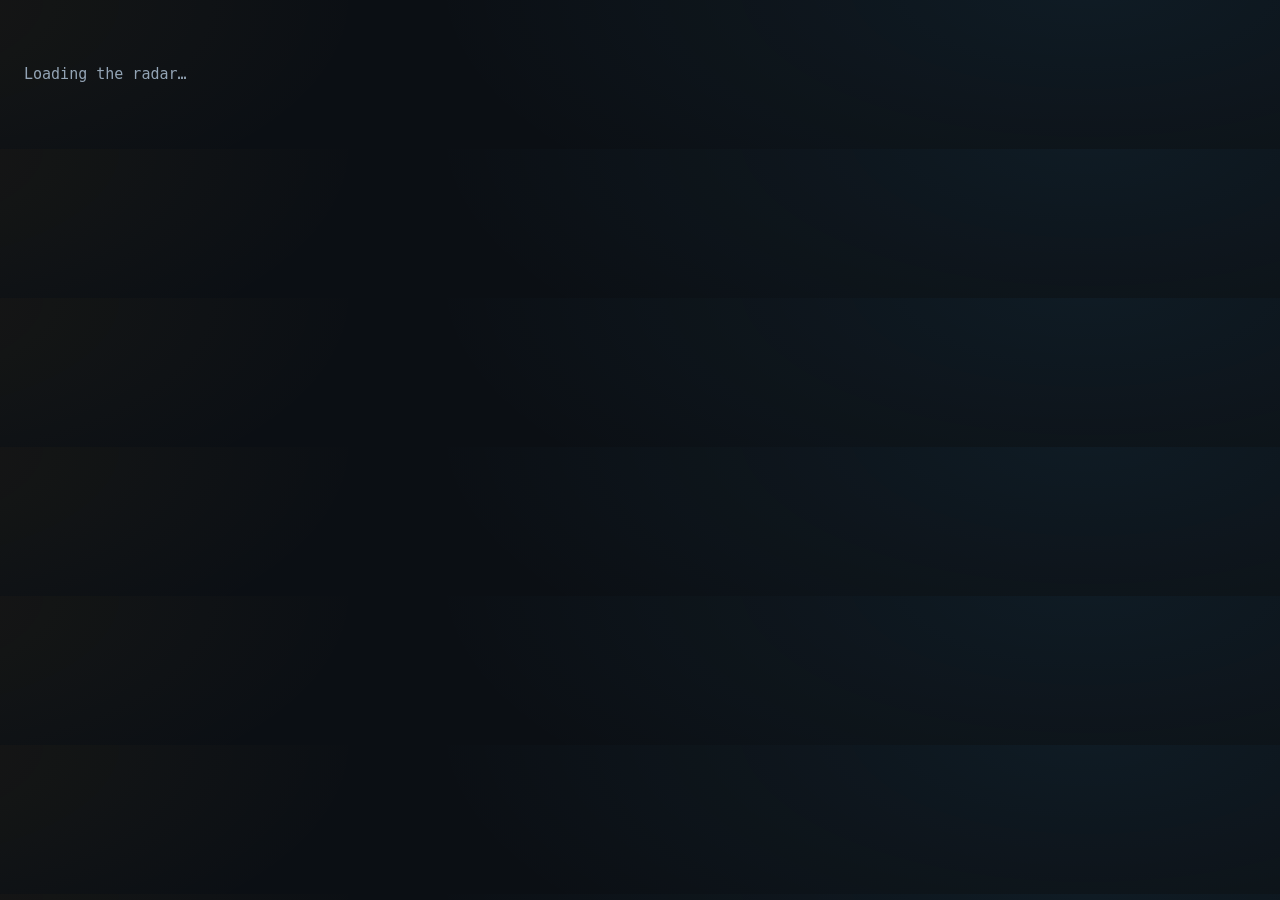
==== dashboard/index.html @ 2358864e "Token Radar: snapshot-calibrated implied-value board with farm plans" ====
<!doctype html>
<html lang="en">
<head>
<meta charset="utf-8">
<meta name="viewport" content="width=device-width, initial-scale=1">
<title>Token Radar — pre-token protocols ranked by implied value</title>
<meta name="description" content="A radar for protocols that record no token yet: ranked by an implied value calibrated from the snapshot's own live-token market, each with a concrete farm plan.">
<link rel="stylesheet" href="app.css">
</head>
<body>
<a class="skip" href="#board">Skip to the board</a>
<main id="board" tabindex="-1" aria-busy="true">
  <p class="loading">Loading the radar…</p>
</main>
<noscript><p class="loading">Token Radar needs JavaScript: the board is rendered from data.js beside this page.</p></noscript>
<script src="../data.js"></script>
<script src="app.js"></script>
</body>
</html>
---- dashboard/app.css ----
/* Token Radar — a dark radar-console theme. No webfonts, no network: system stacks only. */

:root {
  --bg: #0b0f14;
  --bg-raise: #111826;
  --bg-panel: #0e141f;
  --line: #1e2a3a;
  --line-soft: #16202e;
  --ink: #e8eef4;
  --ink-dim: #93a4b5;
  --ink-faint: #5f7285;
  --amber: #f5b83d;
  --amber-dim: #8a6a24;
  --green: #3ddc97;
  --red: #f2635f;
  --cyan: #4cc3ff;
  --radius: 10px;
  --mono: ui-monospace, "SF Mono", "Cascadia Mono", Menlo, Consolas, monospace;
  --sans: -apple-system, BlinkMacSystemFont, "Segoe UI", Roboto, "Helvetica Neue", Arial, sans-serif;
}

* { box-sizing: border-box; }

html { color-scheme: dark; }

body {
  margin: 0;
  background:
    radial-gradient(1100px 480px at 85% -10%, rgba(76, 195, 255, 0.07), transparent 60%),
    radial-gradient(900px 420px at -10% 0%, rgba(245, 184, 61, 0.05), transparent 55%),
    var(--bg);
  color: var(--ink);
  font-family: var(--sans);
  font-size: 15px;
  line-height: 1.5;
}

.skip {
  position: absolute;
  left: -999px;
  top: 0;
  background: var(--amber);
  color: #111;
  padding: 8px 14px;
  border-radius: 0 0 8px 0;
  font-weight: 600;
}
.skip:focus { left: 0; }

.loading { padding: 48px 24px; color: var(--ink-dim); font-family: var(--mono); }

.shell { max-width: 1240px; margin: 0 auto; padding: 0 22px 64px; }

/* ---------- header ---------- */
.top {
  display: flex;
  flex-wrap: wrap;
  align-items: center;
  justify-content: space-between;
  gap: 12px 24px;
  padding: 20px 0 14px;
  border-bottom: 1px solid var(--line-soft);
}
.brand { display: flex; align-items: center; gap: 12px; }
.mark {
  width: 30px; height: 30px; border-radius: 50%;
  border: 2px solid var(--amber);
  background:
    radial-gradient(circle at 50% 50%, var(--amber) 0 3px, transparent 4px),
    conic-gradient(from 20deg, rgba(245,184,61,0.55), transparent 70deg, transparent 360deg);
  box-shadow: inset 0 0 0 6px rgba(245,184,61,0.12);
}
.brand-name { font-size: 20px; font-weight: 700; letter-spacing: 0.04em; }
.brand-name em { color: var(--amber); font-style: normal; }
.top-meta { display: flex; flex-wrap: wrap; gap: 8px 18px; font-family: var(--mono); font-size: 12px; color: var(--ink-faint); }
.top-meta b { color: var(--ink-dim); font-weight: 500; }

/* ---------- lede + KPIs ---------- */
.lede { display: grid; grid-template-columns: minmax(0, 1.35fr) minmax(0, 1fr); gap: 24px; padding: 26px 0 8px; }
.lede h1 { font-size: 30px; line-height: 1.2; margin: 0 0 10px; letter-spacing: -0.01em; }
.lede h1 .hl { color: var(--amber); }
.lede p { color: var(--ink-dim); margin: 0; max-width: 62ch; }
.lede p + p { margin-top: 8px; }
.facts { display: grid; grid-template-columns: 1fr 1fr; gap: 10px; align-content: start; }
.fact {
  background: var(--bg-panel);
  border: 1px solid var(--line-soft);
  border-radius: var(--radius);
  padding: 12px 14px;
}
.fact span { display: block; font-size: 11px; letter-spacing: 0.09em; text-transform: uppercase; color: var(--ink-faint); }
.fact b { display: block; margin-top: 4px; font-family: var(--mono); font-size: 19px; font-weight: 600; color: var(--ink); }
.fact b small { font-size: 12px; color: var(--ink-dim); }

/* ---------- top movers strip ---------- */
.movers { display: grid; grid-template-columns: repeat(auto-fit, minmax(210px, 1fr)); gap: 10px; margin: 18px 0 4px; }
.mover {
  background: linear-gradient(180deg, var(--bg-raise), var(--bg-panel));
  border: 1px solid var(--line-soft);
  border-radius: var(--radius);
  padding: 12px 14px;
  text-align: left;
  color: var(--ink);
  cursor: pointer;
  font: inherit;
}
.mover:hover, .mover:focus-visible { border-color: var(--amber-dim); outline: none; }
.mover .tag { font-size: 10px; letter-spacing: 0.12em; text-transform: uppercase; color: var(--amber); }
.mover .who { display: block; margin-top: 5px; font-weight: 650; font-size: 15px; }
.mover .why { display: block; margin-top: 2px; font-family: var(--mono); font-size: 12px; color: var(--ink-dim); }

/* ---------- controls ---------- */
.controls {
  display: flex; flex-wrap: wrap; align-items: flex-end; gap: 12px 16px;
  padding: 18px 0 12px;
}
.field { display: flex; flex-direction: column; gap: 5px; }
.field label, .field .sub { font-size: 11px; letter-spacing: 0.09em; text-transform: uppercase; color: var(--ink-faint); }
.field input, .field select {
  background: var(--bg-raise);
  border: 1px solid var(--line);
  color: var(--ink);
  border-radius: 8px;
  padding: 8px 10px;
  font: inherit;
  font-size: 14px;
  min-width: 170px;
}
.field input:focus, .field select:focus { outline: 2px solid var(--amber-dim); outline-offset: 1px; }
.field input[type="range"] { min-width: 150px; padding: 0; accent-color: var(--amber); }
.range-val { font-family: var(--mono); font-size: 12px; color: var(--ink-dim); }
.tabs { display: inline-flex; border: 1px solid var(--line); border-radius: 8px; overflow: hidden; }
.tabs button {
  background: var(--bg-raise); color: var(--ink-dim); border: 0;
  padding: 8px 14px; font: inherit; font-size: 14px; cursor: pointer;
}
.tabs button[aria-pressed="true"] { background: var(--amber); color: #161200; font-weight: 650; }
.count { margin-left: auto; font-family: var(--mono); font-size: 12px; color: var(--ink-faint); padding-bottom: 9px; }

/* ---------- table ---------- */
.panel {
  background: var(--bg-panel);
  border: 1px solid var(--line-soft);
  border-radius: var(--radius);
  overflow: hidden;
}
.table-wrap { overflow-x: auto; }
table { border-collapse: collapse; width: 100%; min-width: 860px; }
caption { text-align: left; padding: 12px 16px 4px; color: var(--ink-faint); font-size: 12.5px; }
thead th {
  text-align: left; font-size: 11px; letter-spacing: 0.09em; text-transform: uppercase;
  color: var(--ink-faint); font-weight: 600; padding: 8px 14px;
  border-bottom: 1px solid var(--line); white-space: nowrap;
}
thead th button {
  background: none; border: 0; color: inherit; font: inherit; letter-spacing: inherit;
  text-transform: inherit; cursor: pointer; padding: 0;
}
thead th button:hover { color: var(--amber); }
tbody td { padding: 10px 14px; border-bottom: 1px solid var(--line-soft); vertical-align: middle; }
tbody tr { cursor: pointer; }
tbody tr:hover { background: rgba(76, 195, 255, 0.045); }
tbody tr[data-selected="true"] { background: rgba(245, 184, 61, 0.08); }
tbody tr:focus-visible { outline: 2px solid var(--amber-dim); outline-offset: -2px; }
.num { font-family: var(--mono); font-size: 13.5px; white-space: nowrap; }
.rank-cell { font-family: var(--mono); color: var(--ink-dim); }
.rank-cell.top { color: var(--amber); font-weight: 700; }
.name b { display: block; font-size: 14.5px; font-weight: 650; }
.name .sub, .sub { color: var(--ink-faint); font-size: 12px; }
.wl-badge {
  display: inline-block; margin-left: 8px; padding: 1px 7px; border-radius: 999px;
  border: 1px solid var(--amber-dim); color: var(--amber);
  font-family: var(--mono); font-size: 10px; letter-spacing: 0.06em; vertical-align: 2px;
}
.pos { color: var(--green); }
.neg { color: var(--red); }
.implied { display: flex; align-items: center; gap: 10px; min-width: 190px; }
.implied .bar { flex: 1; height: 6px; border-radius: 3px; background: var(--line-soft); overflow: hidden; }
.implied .bar i { display: block; height: 100%; background: linear-gradient(90deg, var(--amber-dim), var(--amber)); }
.status {
  display: inline-block; padding: 2px 9px; border-radius: 999px; font-size: 11.5px;
  border: 1px solid var(--line); color: var(--ink-dim); white-space: nowrap;
}
.status.live { border-color: #24503e; color: var(--green); }
.status.product { border-color: #3a3f57; color: #9aa7ff; }
.empty { padding: 40px 24px; text-align: center; }
.empty h2 { margin: 0 0 8px; font-size: 19px; }
.empty p { color: var(--ink-dim); margin: 0 0 16px; }
.button {
  background: var(--bg-raise); color: var(--ink); border: 1px solid var(--line);
  border-radius: 8px; padding: 8px 16px; font: inherit; cursor: pointer;
}
.button.primary { background: var(--amber); border-color: var(--amber); color: #161200; font-weight: 650; }

/* ---------- model panel ---------- */
.model { margin-top: 18px; padding: 20px 22px; }
.model h2 { margin: 0 0 6px; font-size: 19px; }
.model p { color: var(--ink-dim); margin: 0 0 10px; max-width: 78ch; }
.formula {
  font-family: var(--mono); font-size: 13px; color: var(--cyan);
  background: var(--bg-raise); border: 1px solid var(--line-soft); border-radius: 8px;
  padding: 12px 14px; overflow-x: auto; white-space: nowrap; margin: 10px 0 14px;
}
.cal-grid { display: grid; grid-template-columns: repeat(auto-fill, minmax(190px, 1fr)); gap: 8px; margin-top: 8px; }
.cal-cell { border: 1px solid var(--line-soft); border-radius: 8px; padding: 8px 12px; background: var(--bg-raise); }
.cal-cell span { display: block; font-size: 11px; letter-spacing: 0.07em; text-transform: uppercase; color: var(--ink-faint); }
.cal-cell b { font-family: var(--mono); font-size: 15px; font-weight: 600; }
.cal-cell small { color: var(--ink-faint); font-family: var(--mono); font-size: 11px; }

/* ---------- detail dialog ---------- */
dialog.detail {
  background: var(--bg-panel); color: var(--ink);
  border: 1px solid var(--line); border-radius: 14px;
  width: min(720px, calc(100vw - 32px)); max-height: calc(100vh - 48px);
  padding: 0; overflow: auto;
}
dialog.detail::backdrop { background: rgba(3, 6, 10, 0.72); }
.detail-head {
  display: flex; justify-content: space-between; align-items: flex-start; gap: 16px;
  padding: 20px 24px 12px; border-bottom: 1px solid var(--line-soft);
  position: sticky; top: 0; background: var(--bg-panel);
}
.detail-head h2 { margin: 4px 0 4px; font-size: 24px; }
.detail-head .rankline { font-family: var(--mono); font-size: 12px; color: var(--amber); letter-spacing: 0.08em; }
.close {
  background: var(--bg-raise); color: var(--ink); border: 1px solid var(--line);
  border-radius: 8px; padding: 7px 14px; font: inherit; cursor: pointer; flex: none;
}
.detail-section { padding: 16px 24px 20px; }
.detail-section + .detail-section { border-top: 1px solid var(--line-soft); }
.detail-section h3 { margin: 0 0 10px; font-size: 13px; letter-spacing: 0.1em; text-transform: uppercase; color: var(--ink-faint); }
.equation { display: grid; grid-template-columns: repeat(auto-fit, minmax(150px, 1fr)); gap: 8px; margin-bottom: 10px; }
.equation > div { background: var(--bg-raise); border: 1px solid var(--line-soft); border-radius: 8px; padding: 9px 12px; }
.equation span { display: block; font-size: 10.5px; letter-spacing: 0.08em; text-transform: uppercase; color: var(--ink-faint); }
.equation b { font-family: var(--mono); font-size: 15px; font-weight: 600; }
.equation .hero b { color: var(--amber); font-size: 18px; }
.why { color: var(--ink-dim); margin: 0; }
ol.steps { margin: 0; padding-left: 22px; display: grid; gap: 10px; }
ol.steps li { padding-left: 4px; }
ol.steps b { display: block; font-weight: 550; }
ol.steps .cost { display: block; font-family: var(--mono); font-size: 12px; color: var(--ink-faint); margin-top: 2px; }

footer.foot { margin-top: 26px; color: var(--ink-faint); font-size: 12.5px; max-width: 80ch; }
footer.foot p { margin: 0 0 6px; }

@media (max-width: 900px) {
  .lede { grid-template-columns: 1fr; }
  .lede h1 { font-size: 24px; }
  .count { margin-left: 0; }
}
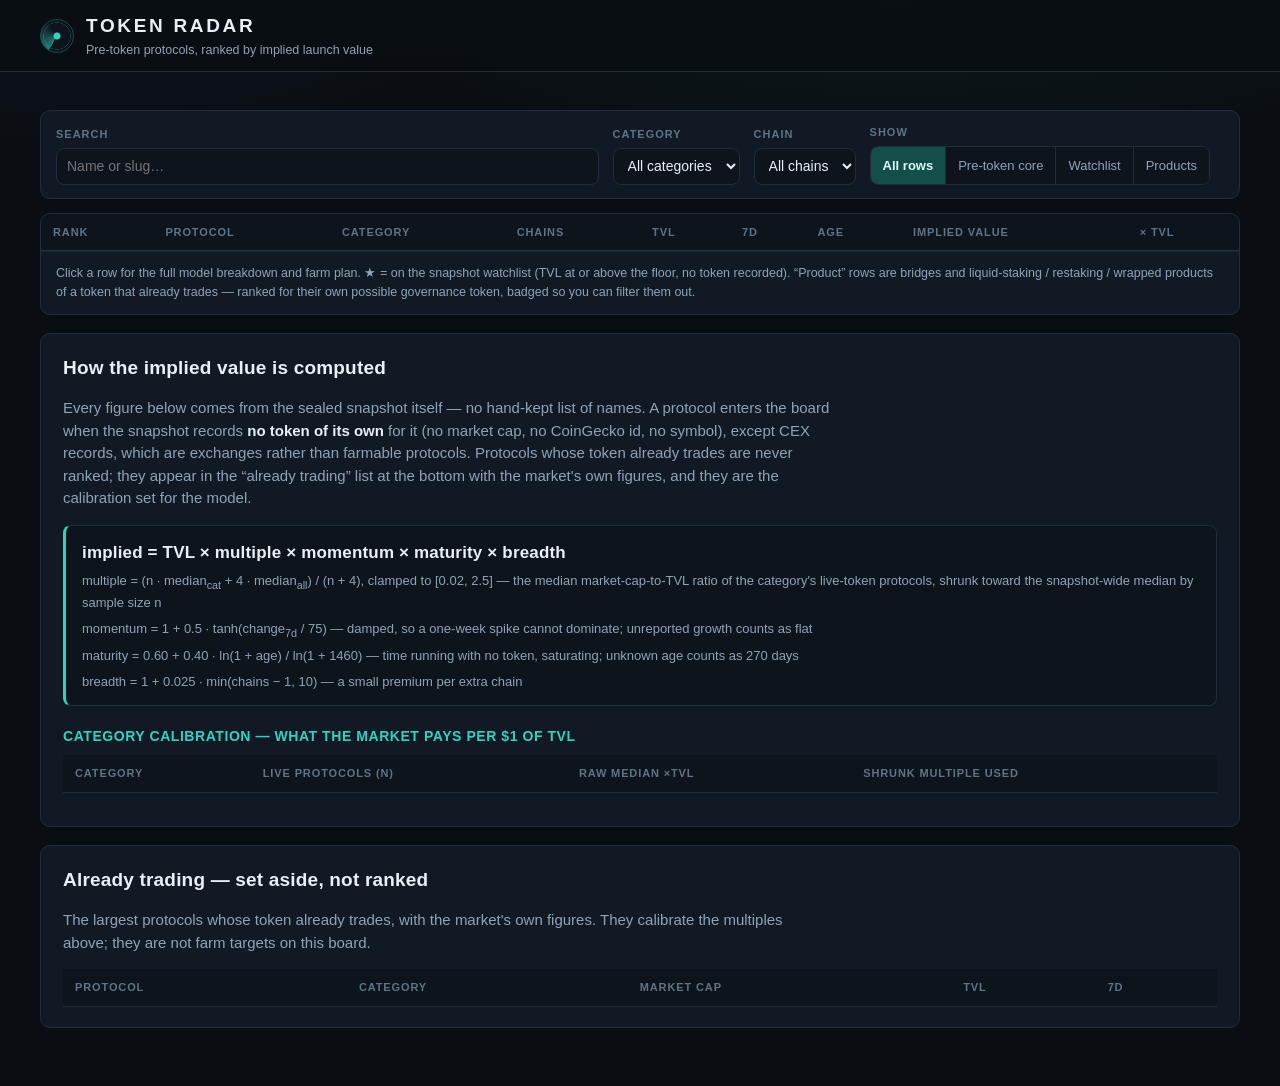
==== commit 0d9c23a7: "Add files via upload" ====
--- a/dashboard/index.html
+++ b/dashboard/index.html
@@ -9,9 +9,110 @@
 </head>
 <body>
 <a class="skip" href="#board">Skip to the board</a>
-<main id="board" tabindex="-1" aria-busy="true">
-  <p class="loading">Loading the radar…</p>
+
+<header class="topbar">
+  <div class="wrap topbar-in">
+    <div class="brand">
+      <span class="brand-mark" aria-hidden="true"></span>
+      <div>
+        <p class="brand-name">TOKEN RADAR</p>
+        <p class="brand-sub">Pre-token protocols, ranked by implied launch value</p>
+      </div>
+    </div>
+    <div class="topbar-meta" id="topbar-meta"></div>
+  </div>
+</header>
+
+<main class="wrap">
+  <section class="stats" id="stats" aria-label="Radar summary"></section>
+
+  <section class="controls" aria-label="Board controls">
+    <label class="ctl ctl-search">
+      <span>Search</span>
+      <input id="q" type="search" placeholder="Name or slug…" autocomplete="off">
+    </label>
+    <label class="ctl">
+      <span>Category</span>
+      <select id="cat"><option value="">All categories</option></select>
+    </label>
+    <label class="ctl">
+      <span>Chain</span>
+      <select id="chain"><option value="">All chains</option></select>
+    </label>
+    <div class="ctl ctl-kind" role="group" aria-label="Row kind">
+      <span>Show</span>
+      <div class="seg" id="kind-seg">
+        <button type="button" data-kind="" class="on">All rows</button>
+        <button type="button" data-kind="pre-token">Pre-token core</button>
+        <button type="button" data-kind="watchlist">Watchlist</button>
+        <button type="button" data-kind="product">Products</button>
+      </div>
+    </div>
+    <p class="ctl-count" id="count" aria-live="polite"></p>
+  </section>
+
+  <section id="board" class="board-card" aria-label="Ranked board">
+    <div class="table-scroll">
+      <table class="board">
+        <thead>
+          <tr>
+            <th class="num"><button type="button" class="sort" data-sort="rank">Rank</button></th>
+            <th><button type="button" class="sort" data-sort="name">Protocol</button></th>
+            <th>Category</th>
+            <th>Chains</th>
+            <th class="num"><button type="button" class="sort" data-sort="tvl_usd">TVL</button></th>
+            <th class="num"><button type="button" class="sort" data-sort="change_7d">7d</button></th>
+            <th class="num"><button type="button" class="sort" data-sort="age_days">Age</button></th>
+            <th class="num"><button type="button" class="sort" data-sort="implied_value_usd">Implied value</button></th>
+            <th class="num"><button type="button" class="sort" data-sort="effective">× TVL</button></th>
+          </tr>
+        </thead>
+        <tbody id="rows"></tbody>
+      </table>
+    </div>
+    <p class="board-note">Click a row for the full model breakdown and farm plan. ★ = on the snapshot watchlist (TVL at or above the floor, no token recorded). “Product” rows are bridges and liquid-staking / restaking / wrapped products of a token that already trades — ranked for their own possible governance token, badged so you can filter them out.</p>
+  </section>
+
+  <section class="method" aria-label="Methodology">
+    <h2>How the implied value is computed</h2>
+    <p>Every figure below comes from the sealed snapshot itself — no hand-kept list of names. A protocol enters the board when the snapshot records <strong>no token of its own</strong> for it (no market cap, no CoinGecko id, no symbol), except CEX records, which are exchanges rather than farmable protocols. Protocols whose token already trades are never ranked; they appear in the “already trading” list at the bottom with the market's own figures, and they are the calibration set for the model.</p>
+    <div class="formula" role="img" aria-label="Implied value equals TVL times category multiple times momentum times maturity times breadth">
+      <span class="f-main">implied = TVL × multiple × momentum × maturity × breadth</span>
+      <span class="f-sub">multiple = (n · median<sub>cat</sub> + 4 · median<sub>all</sub>) / (n + 4), clamped to [0.02, 2.5] — the median market-cap-to-TVL ratio of the category's live-token protocols, shrunk toward the snapshot-wide median by sample size n</span>
+      <span class="f-sub">momentum = 1 + 0.5 · tanh(change<sub>7d</sub> / 75) — damped, so a one-week spike cannot dominate; unreported growth counts as flat</span>
+      <span class="f-sub">maturity = 0.60 + 0.40 · ln(1 + age) / ln(1 + 1460) — time running with no token, saturating; unknown age counts as 270 days</span>
+      <span class="f-sub">breadth = 1 + 0.025 · min(chains − 1, 10) — a small premium per extra chain</span>
+    </div>
+    <h3>Category calibration — what the market pays per $1 of TVL</h3>
+    <div class="table-scroll">
+      <table class="cal">
+        <thead><tr><th>Category</th><th class="num">Live protocols (n)</th><th class="num">Raw median ×TVL</th><th class="num">Shrunk multiple used</th></tr></thead>
+        <tbody id="cal-rows"></tbody>
+      </table>
+    </div>
+    <p class="method-note" id="method-note"></p>
+  </section>
+
+  <section class="live" aria-label="Already trading">
+    <h2>Already trading — set aside, not ranked</h2>
+    <p class="live-sub">The largest protocols whose token already trades, with the market's own figures. They calibrate the multiples above; they are not farm targets on this board.</p>
+    <div class="table-scroll">
+      <table class="live-table">
+        <thead><tr><th>Protocol</th><th>Category</th><th class="num">Market cap</th><th class="num">TVL</th><th class="num">7d</th></tr></thead>
+        <tbody id="live-rows"></tbody>
+      </table>
+    </div>
+  </section>
+
+  <footer class="foot" id="foot"></footer>
 </main>
+
+<div class="overlay" id="overlay" hidden></div>
+<aside class="drawer" id="drawer" aria-label="Protocol detail" hidden>
+  <button type="button" class="drawer-close" id="drawer-close" aria-label="Close detail">×</button>
+  <div id="drawer-body"></div>
+</aside>
+
 <noscript><p class="loading">Token Radar needs JavaScript: the board is rendered from data.js beside this page.</p></noscript>
 <script src="../data.js"></script>
 <script src="app.js"></script>
--- a/dashboard/app.css
+++ b/dashboard/app.css
@@ -1,250 +1,236 @@
-/* Token Radar — a dark radar-console theme. No webfonts, no network: system stacks only. */
+/* Token Radar — dark radar theme.
+   Palette: ink background, slate panels, teal signal accent, gold for the watchlist,
+   green/red only for 7-day movement. Type: system stack, tabular numbers for figures. */
 
 :root {
-  --bg: #0b0f14;
-  --bg-raise: #111826;
-  --bg-panel: #0e141f;
-  --line: #1e2a3a;
-  --line-soft: #16202e;
-  --ink: #e8eef4;
-  --ink-dim: #93a4b5;
-  --ink-faint: #5f7285;
-  --amber: #f5b83d;
-  --amber-dim: #8a6a24;
-  --green: #3ddc97;
-  --red: #f2635f;
-  --cyan: #4cc3ff;
+  --bg: #0a0e13;
+  --bg-2: #0e141c;
+  --panel: #111a24;
+  --panel-2: #16212e;
+  --line: #1f2d3d;
+  --line-soft: #182635;
+  --text: #e8eff6;
+  --muted: #8fa3b8;
+  --faint: #5f7389;
+  --accent: #2dd4bf;
+  --accent-dim: #134e4a;
+  --gold: #eab308;
+  --green: #4ade80;
+  --red: #f87171;
+  --blue: #58a6ff;
   --radius: 10px;
-  --mono: ui-monospace, "SF Mono", "Cascadia Mono", Menlo, Consolas, monospace;
-  --sans: -apple-system, BlinkMacSystemFont, "Segoe UI", Roboto, "Helvetica Neue", Arial, sans-serif;
+  --shadow: 0 18px 50px rgba(0, 0, 0, 0.55);
 }
 
 * { box-sizing: border-box; }
 
-html { color-scheme: dark; }
+html { scroll-behavior: smooth; }
 
 body {
   margin: 0;
   background:
-    radial-gradient(1100px 480px at 85% -10%, rgba(76, 195, 255, 0.07), transparent 60%),
-    radial-gradient(900px 420px at -10% 0%, rgba(245, 184, 61, 0.05), transparent 55%),
+    radial-gradient(1100px 480px at 70% -120px, rgba(45, 212, 191, 0.09), transparent 60%),
+    radial-gradient(800px 420px at 8% -80px, rgba(88, 166, 255, 0.07), transparent 55%),
     var(--bg);
-  color: var(--ink);
-  font-family: var(--sans);
-  font-size: 15px;
-  line-height: 1.5;
-}
+  color: var(--text);
+  font: 15px/1.5 -apple-system, BlinkMacSystemFont, "Segoe UI", Roboto, "Helvetica Neue", Arial, sans-serif;
+  -webkit-font-smoothing: antialiased;
+}
+
+.wrap { max-width: 1240px; margin: 0 auto; padding: 0 20px; }
+.num, td.num, th.num { text-align: right; font-variant-numeric: tabular-nums; }
+a { color: var(--blue); }
 
 .skip {
-  position: absolute;
-  left: -999px;
-  top: 0;
-  background: var(--amber);
-  color: #111;
-  padding: 8px 14px;
-  border-radius: 0 0 8px 0;
-  font-weight: 600;
+  position: absolute; left: -9999px; top: 0; background: var(--panel-2); color: var(--text);
+  padding: 8px 14px; z-index: 60; border-radius: 0 0 8px 0;
 }
 .skip:focus { left: 0; }
 
-.loading { padding: 48px 24px; color: var(--ink-dim); font-family: var(--mono); }
-
-.shell { max-width: 1240px; margin: 0 auto; padding: 0 22px 64px; }
-
-/* ---------- header ---------- */
-.top {
-  display: flex;
-  flex-wrap: wrap;
-  align-items: center;
-  justify-content: space-between;
-  gap: 12px 24px;
-  padding: 20px 0 14px;
-  border-bottom: 1px solid var(--line-soft);
-}
+/* ---------- top bar ---------- */
+.topbar {
+  position: sticky; top: 0; z-index: 40;
+  background: rgba(10, 14, 19, 0.88); backdrop-filter: blur(10px);
+  border-bottom: 1px solid var(--line);
+}
+.topbar-in { display: flex; align-items: center; justify-content: space-between; gap: 16px; padding-top: 12px; padding-bottom: 12px; }
 .brand { display: flex; align-items: center; gap: 12px; }
-.mark {
-  width: 30px; height: 30px; border-radius: 50%;
-  border: 2px solid var(--amber);
+.brand-mark {
+  width: 34px; height: 34px; border-radius: 50%; flex: none;
   background:
-    radial-gradient(circle at 50% 50%, var(--amber) 0 3px, transparent 4px),
-    conic-gradient(from 20deg, rgba(245,184,61,0.55), transparent 70deg, transparent 360deg);
-  box-shadow: inset 0 0 0 6px rgba(245,184,61,0.12);
-}
-.brand-name { font-size: 20px; font-weight: 700; letter-spacing: 0.04em; }
-.brand-name em { color: var(--amber); font-style: normal; }
-.top-meta { display: flex; flex-wrap: wrap; gap: 8px 18px; font-family: var(--mono); font-size: 12px; color: var(--ink-faint); }
-.top-meta b { color: var(--ink-dim); font-weight: 500; }
-
-/* ---------- lede + KPIs ---------- */
-.lede { display: grid; grid-template-columns: minmax(0, 1.35fr) minmax(0, 1fr); gap: 24px; padding: 26px 0 8px; }
-.lede h1 { font-size: 30px; line-height: 1.2; margin: 0 0 10px; letter-spacing: -0.01em; }
-.lede h1 .hl { color: var(--amber); }
-.lede p { color: var(--ink-dim); margin: 0; max-width: 62ch; }
-.lede p + p { margin-top: 8px; }
-.facts { display: grid; grid-template-columns: 1fr 1fr; gap: 10px; align-content: start; }
-.fact {
-  background: var(--bg-panel);
-  border: 1px solid var(--line-soft);
-  border-radius: var(--radius);
-  padding: 12px 14px;
-}
-.fact span { display: block; font-size: 11px; letter-spacing: 0.09em; text-transform: uppercase; color: var(--ink-faint); }
-.fact b { display: block; margin-top: 4px; font-family: var(--mono); font-size: 19px; font-weight: 600; color: var(--ink); }
-.fact b small { font-size: 12px; color: var(--ink-dim); }
-
-/* ---------- top movers strip ---------- */
-.movers { display: grid; grid-template-columns: repeat(auto-fit, minmax(210px, 1fr)); gap: 10px; margin: 18px 0 4px; }
-.mover {
-  background: linear-gradient(180deg, var(--bg-raise), var(--bg-panel));
-  border: 1px solid var(--line-soft);
-  border-radius: var(--radius);
-  padding: 12px 14px;
-  text-align: left;
-  color: var(--ink);
-  cursor: pointer;
-  font: inherit;
-}
-.mover:hover, .mover:focus-visible { border-color: var(--amber-dim); outline: none; }
-.mover .tag { font-size: 10px; letter-spacing: 0.12em; text-transform: uppercase; color: var(--amber); }
-.mover .who { display: block; margin-top: 5px; font-weight: 650; font-size: 15px; }
-.mover .why { display: block; margin-top: 2px; font-family: var(--mono); font-size: 12px; color: var(--ink-dim); }
+    radial-gradient(circle at 50% 50%, var(--accent) 0 3px, transparent 4px),
+    conic-gradient(from 210deg, rgba(45, 212, 191, 0.55), transparent 32%),
+    radial-gradient(circle, transparent 58%, rgba(45, 212, 191, 0.35) 59%, transparent 62%),
+    var(--bg-2);
+  border: 1px solid var(--accent-dim);
+}
+.brand-name { margin: 0; font-size: 19px; font-weight: 800; letter-spacing: 0.14em; }
+.brand-sub { margin: 0; color: var(--muted); font-size: 12.5px; }
+.topbar-meta { display: flex; gap: 8px; flex-wrap: wrap; justify-content: flex-end; }
+.chip {
+  border: 1px solid var(--line); background: var(--panel); color: var(--muted);
+  border-radius: 999px; padding: 4px 11px; font-size: 12px; white-space: nowrap;
+}
+.chip strong { color: var(--text); font-weight: 600; }
+
+/* ---------- stat cards ---------- */
+.stats { display: grid; grid-template-columns: repeat(6, 1fr); gap: 12px; margin: 22px 0 16px; }
+.stat {
+  background: linear-gradient(180deg, var(--panel-2), var(--panel));
+  border: 1px solid var(--line); border-radius: var(--radius); padding: 13px 15px;
+}
+.stat .k { color: var(--faint); font-size: 11px; font-weight: 700; letter-spacing: 0.09em; text-transform: uppercase; }
+.stat .v { font-size: 23px; font-weight: 750; margin-top: 3px; font-variant-numeric: tabular-nums; }
+.stat .s { color: var(--muted); font-size: 12px; margin-top: 1px; }
+.stat .v .unit { font-size: 13px; color: var(--muted); font-weight: 600; }
 
 /* ---------- controls ---------- */
 .controls {
-  display: flex; flex-wrap: wrap; align-items: flex-end; gap: 12px 16px;
-  padding: 18px 0 12px;
-}
-.field { display: flex; flex-direction: column; gap: 5px; }
-.field label, .field .sub { font-size: 11px; letter-spacing: 0.09em; text-transform: uppercase; color: var(--ink-faint); }
-.field input, .field select {
-  background: var(--bg-raise);
-  border: 1px solid var(--line);
-  color: var(--ink);
-  border-radius: 8px;
-  padding: 8px 10px;
-  font: inherit;
-  font-size: 14px;
-  min-width: 170px;
-}
-.field input:focus, .field select:focus { outline: 2px solid var(--amber-dim); outline-offset: 1px; }
-.field input[type="range"] { min-width: 150px; padding: 0; accent-color: var(--amber); }
-.range-val { font-family: var(--mono); font-size: 12px; color: var(--ink-dim); }
-.tabs { display: inline-flex; border: 1px solid var(--line); border-radius: 8px; overflow: hidden; }
-.tabs button {
-  background: var(--bg-raise); color: var(--ink-dim); border: 0;
-  padding: 8px 14px; font: inherit; font-size: 14px; cursor: pointer;
-}
-.tabs button[aria-pressed="true"] { background: var(--amber); color: #161200; font-weight: 650; }
-.count { margin-left: auto; font-family: var(--mono); font-size: 12px; color: var(--ink-faint); padding-bottom: 9px; }
-
-/* ---------- table ---------- */
-.panel {
-  background: var(--bg-panel);
-  border: 1px solid var(--line-soft);
-  border-radius: var(--radius);
-  overflow: hidden;
-}
-.table-wrap { overflow-x: auto; }
-table { border-collapse: collapse; width: 100%; min-width: 860px; }
-caption { text-align: left; padding: 12px 16px 4px; color: var(--ink-faint); font-size: 12.5px; }
-thead th {
-  text-align: left; font-size: 11px; letter-spacing: 0.09em; text-transform: uppercase;
-  color: var(--ink-faint); font-weight: 600; padding: 8px 14px;
-  border-bottom: 1px solid var(--line); white-space: nowrap;
-}
-thead th button {
-  background: none; border: 0; color: inherit; font: inherit; letter-spacing: inherit;
-  text-transform: inherit; cursor: pointer; padding: 0;
-}
-thead th button:hover { color: var(--amber); }
-tbody td { padding: 10px 14px; border-bottom: 1px solid var(--line-soft); vertical-align: middle; }
-tbody tr { cursor: pointer; }
-tbody tr:hover { background: rgba(76, 195, 255, 0.045); }
-tbody tr[data-selected="true"] { background: rgba(245, 184, 61, 0.08); }
-tbody tr:focus-visible { outline: 2px solid var(--amber-dim); outline-offset: -2px; }
-.num { font-family: var(--mono); font-size: 13.5px; white-space: nowrap; }
-.rank-cell { font-family: var(--mono); color: var(--ink-dim); }
-.rank-cell.top { color: var(--amber); font-weight: 700; }
-.name b { display: block; font-size: 14.5px; font-weight: 650; }
-.name .sub, .sub { color: var(--ink-faint); font-size: 12px; }
-.wl-badge {
-  display: inline-block; margin-left: 8px; padding: 1px 7px; border-radius: 999px;
-  border: 1px solid var(--amber-dim); color: var(--amber);
-  font-family: var(--mono); font-size: 10px; letter-spacing: 0.06em; vertical-align: 2px;
-}
-.pos { color: var(--green); }
-.neg { color: var(--red); }
-.implied { display: flex; align-items: center; gap: 10px; min-width: 190px; }
-.implied .bar { flex: 1; height: 6px; border-radius: 3px; background: var(--line-soft); overflow: hidden; }
-.implied .bar i { display: block; height: 100%; background: linear-gradient(90deg, var(--amber-dim), var(--amber)); }
-.status {
-  display: inline-block; padding: 2px 9px; border-radius: 999px; font-size: 11.5px;
-  border: 1px solid var(--line); color: var(--ink-dim); white-space: nowrap;
-}
-.status.live { border-color: #24503e; color: var(--green); }
-.status.product { border-color: #3a3f57; color: #9aa7ff; }
-.empty { padding: 40px 24px; text-align: center; }
-.empty h2 { margin: 0 0 8px; font-size: 19px; }
-.empty p { color: var(--ink-dim); margin: 0 0 16px; }
-.button {
-  background: var(--bg-raise); color: var(--ink); border: 1px solid var(--line);
-  border-radius: 8px; padding: 8px 16px; font: inherit; cursor: pointer;
-}
-.button.primary { background: var(--amber); border-color: var(--amber); color: #161200; font-weight: 650; }
-
-/* ---------- model panel ---------- */
-.model { margin-top: 18px; padding: 20px 22px; }
-.model h2 { margin: 0 0 6px; font-size: 19px; }
-.model p { color: var(--ink-dim); margin: 0 0 10px; max-width: 78ch; }
+  display: flex; gap: 14px; align-items: flex-end; flex-wrap: wrap;
+  background: var(--panel); border: 1px solid var(--line); border-radius: var(--radius);
+  padding: 13px 15px; margin-bottom: 14px;
+}
+.ctl { display: flex; flex-direction: column; gap: 5px; }
+.ctl > span { color: var(--faint); font-size: 11px; font-weight: 700; letter-spacing: 0.09em; text-transform: uppercase; }
+.ctl-search { flex: 1 1 220px; }
+.ctl input, .ctl select {
+  background: var(--bg-2); color: var(--text); border: 1px solid var(--line);
+  border-radius: 8px; padding: 8px 10px; font-size: 14px; min-height: 37px;
+}
+.ctl input:focus, .ctl select:focus { outline: 2px solid var(--accent-dim); border-color: var(--accent); }
+.seg { display: flex; border: 1px solid var(--line); border-radius: 8px; overflow: hidden; }
+.seg button {
+  background: var(--bg-2); color: var(--muted); border: 0; padding: 8px 12px;
+  font-size: 13px; cursor: pointer; min-height: 37px;
+}
+.seg button + button { border-left: 1px solid var(--line); }
+.seg button:hover { color: var(--text); }
+.seg button.on { background: var(--accent-dim); color: #d7fff8; font-weight: 600; }
+.ctl-count { margin: 0 0 8px auto; color: var(--muted); font-size: 13px; font-variant-numeric: tabular-nums; }
+
+/* ---------- board table ---------- */
+.board-card, .method, .live {
+  background: var(--panel); border: 1px solid var(--line); border-radius: var(--radius);
+  margin-bottom: 18px; overflow: hidden;
+}
+.table-scroll { overflow-x: auto; }
+table { border-collapse: collapse; width: 100%; }
+.board th, .cal th, .live-table th {
+  color: var(--faint); font-size: 11px; font-weight: 700; letter-spacing: 0.08em; text-transform: uppercase;
+  text-align: left; padding: 10px 12px; border-bottom: 1px solid var(--line); white-space: nowrap;
+  background: var(--bg-2);
+}
+.board td, .cal td, .live-table td { padding: 9px 12px; border-bottom: 1px solid var(--line-soft); vertical-align: middle; }
+.board tbody tr { cursor: pointer; }
+.board tbody tr:hover { background: rgba(45, 212, 191, 0.05); }
+.board tbody tr:focus-visible { outline: 2px solid var(--accent); outline-offset: -2px; }
+.sort { background: none; border: 0; color: inherit; font: inherit; cursor: pointer; padding: 0; letter-spacing: inherit; text-transform: inherit; }
+.sort:hover { color: var(--text); }
+.sort .dir { color: var(--accent); font-size: 10px; margin-left: 3px; }
+.rank { font-weight: 750; color: var(--muted); }
+tr.top3 .rank { color: var(--accent); }
+tr.top3 td:first-child { box-shadow: inset 3px 0 0 var(--accent); }
+.seg button:focus-visible, .sort:focus-visible, .drawer-close:focus-visible {
+  outline: 2px solid var(--accent); outline-offset: -2px;
+}
+.pname { font-weight: 650; }
+.pslug { color: var(--faint); font-size: 12px; }
+.star { color: var(--gold); margin-right: 5px; }
+.badge {
+  display: inline-block; border-radius: 999px; padding: 1px 8px; font-size: 11px; font-weight: 650;
+  border: 1px solid var(--line); color: var(--muted); margin-left: 7px; vertical-align: 1px; white-space: nowrap;
+}
+.badge.product { color: #fbbf24; border-color: rgba(234, 179, 8, 0.4); background: rgba(234, 179, 8, 0.08); }
+.badge.conf-high { color: var(--green); border-color: rgba(74, 222, 128, 0.35); }
+.badge.conf-low { color: var(--faint); }
+.chain-chips { display: flex; gap: 4px; flex-wrap: wrap; }
+.chain-chips span {
+  background: var(--bg-2); border: 1px solid var(--line-soft); border-radius: 6px;
+  padding: 1px 7px; font-size: 11.5px; color: var(--muted); white-space: nowrap;
+}
+.up { color: var(--green); }
+.down { color: var(--red); }
+.flat { color: var(--faint); }
+.implied-cell { min-width: 150px; }
+.implied-bar { height: 5px; border-radius: 3px; background: var(--bg-2); margin-top: 5px; overflow: hidden; }
+.implied-bar i { display: block; height: 100%; background: linear-gradient(90deg, var(--accent-dim), var(--accent)); border-radius: 3px; }
+.implied-val { font-weight: 700; }
+.board-note { color: var(--muted); font-size: 12.5px; padding: 12px 15px; margin: 0; border-top: 1px solid var(--line-soft); }
+.empty-row td { text-align: center; color: var(--muted); padding: 28px 12px; }
+
+/* ---------- methodology ---------- */
+.method, .live { padding: 20px 22px; }
+.method h2, .live h2 { margin: 0 0 8px; font-size: 19px; letter-spacing: 0.01em; }
+.method h3 { margin: 20px 0 8px; font-size: 14px; color: var(--accent); letter-spacing: 0.04em; text-transform: uppercase; }
+.method p, .live-sub { color: var(--muted); max-width: 92ch; }
+.method p strong { color: var(--text); }
 .formula {
-  font-family: var(--mono); font-size: 13px; color: var(--cyan);
-  background: var(--bg-raise); border: 1px solid var(--line-soft); border-radius: 8px;
-  padding: 12px 14px; overflow-x: auto; white-space: nowrap; margin: 10px 0 14px;
-}
-.cal-grid { display: grid; grid-template-columns: repeat(auto-fill, minmax(190px, 1fr)); gap: 8px; margin-top: 8px; }
-.cal-cell { border: 1px solid var(--line-soft); border-radius: 8px; padding: 8px 12px; background: var(--bg-raise); }
-.cal-cell span { display: block; font-size: 11px; letter-spacing: 0.07em; text-transform: uppercase; color: var(--ink-faint); }
-.cal-cell b { font-family: var(--mono); font-size: 15px; font-weight: 600; }
-.cal-cell small { color: var(--ink-faint); font-family: var(--mono); font-size: 11px; }
-
-/* ---------- detail dialog ---------- */
-dialog.detail {
-  background: var(--bg-panel); color: var(--ink);
-  border: 1px solid var(--line); border-radius: 14px;
-  width: min(720px, calc(100vw - 32px)); max-height: calc(100vh - 48px);
-  padding: 0; overflow: auto;
-}
-dialog.detail::backdrop { background: rgba(3, 6, 10, 0.72); }
-.detail-head {
-  display: flex; justify-content: space-between; align-items: flex-start; gap: 16px;
-  padding: 20px 24px 12px; border-bottom: 1px solid var(--line-soft);
-  position: sticky; top: 0; background: var(--bg-panel);
-}
-.detail-head h2 { margin: 4px 0 4px; font-size: 24px; }
-.detail-head .rankline { font-family: var(--mono); font-size: 12px; color: var(--amber); letter-spacing: 0.08em; }
-.close {
-  background: var(--bg-raise); color: var(--ink); border: 1px solid var(--line);
-  border-radius: 8px; padding: 7px 14px; font: inherit; cursor: pointer; flex: none;
-}
-.detail-section { padding: 16px 24px 20px; }
-.detail-section + .detail-section { border-top: 1px solid var(--line-soft); }
-.detail-section h3 { margin: 0 0 10px; font-size: 13px; letter-spacing: 0.1em; text-transform: uppercase; color: var(--ink-faint); }
-.equation { display: grid; grid-template-columns: repeat(auto-fit, minmax(150px, 1fr)); gap: 8px; margin-bottom: 10px; }
-.equation > div { background: var(--bg-raise); border: 1px solid var(--line-soft); border-radius: 8px; padding: 9px 12px; }
-.equation span { display: block; font-size: 10.5px; letter-spacing: 0.08em; text-transform: uppercase; color: var(--ink-faint); }
-.equation b { font-family: var(--mono); font-size: 15px; font-weight: 600; }
-.equation .hero b { color: var(--amber); font-size: 18px; }
-.why { color: var(--ink-dim); margin: 0; }
-ol.steps { margin: 0; padding-left: 22px; display: grid; gap: 10px; }
-ol.steps li { padding-left: 4px; }
-ol.steps b { display: block; font-weight: 550; }
-ol.steps .cost { display: block; font-family: var(--mono); font-size: 12px; color: var(--ink-faint); margin-top: 2px; }
-
-footer.foot { margin-top: 26px; color: var(--ink-faint); font-size: 12.5px; max-width: 80ch; }
-footer.foot p { margin: 0 0 6px; }
-
-@media (max-width: 900px) {
-  .lede { grid-template-columns: 1fr; }
-  .lede h1 { font-size: 24px; }
-  .count { margin-left: 0; }
-}
+  background: var(--bg-2); border: 1px solid var(--line); border-left: 3px solid var(--accent);
+  border-radius: 8px; padding: 14px 16px; margin: 14px 0; display: flex; flex-direction: column; gap: 6px;
+}
+.f-main { font-size: 17px; font-weight: 750; letter-spacing: 0.01em; }
+.f-sub { color: var(--muted); font-size: 13px; }
+.method-note { font-size: 13px; }
+
+/* ---------- drawer ---------- */
+.overlay { position: fixed; inset: 0; background: rgba(4, 8, 12, 0.62); z-index: 45; }
+.drawer {
+  position: fixed; top: 0; right: 0; height: 100dvh; width: min(560px, 94vw); z-index: 46;
+  background: var(--bg-2); border-left: 1px solid var(--line); box-shadow: var(--shadow);
+  overflow-y: auto; padding: 22px 24px 30px;
+}
+.drawer-close {
+  position: sticky; top: 0; float: right; background: var(--panel-2); color: var(--text);
+  border: 1px solid var(--line); border-radius: 8px; width: 34px; height: 34px; font-size: 19px; cursor: pointer;
+}
+.drawer h2 { margin: 2px 0 2px; font-size: 24px; }
+.drawer .d-slug { color: var(--faint); font-size: 13px; margin: 0 0 10px; }
+.d-badges { margin-bottom: 14px; display: flex; gap: 6px; flex-wrap: wrap; }
+.d-badges .badge { margin-left: 0; }
+.d-implied {
+  background: linear-gradient(180deg, var(--panel-2), var(--panel)); border: 1px solid var(--line);
+  border-radius: var(--radius); padding: 14px 16px; margin-bottom: 16px;
+}
+.d-implied .k { color: var(--faint); font-size: 11px; font-weight: 700; letter-spacing: 0.09em; text-transform: uppercase; }
+.d-implied .v { font-size: 30px; font-weight: 800; font-variant-numeric: tabular-nums; }
+.d-implied .s { color: var(--muted); font-size: 12.5px; }
+.drawer h3 { margin: 20px 0 8px; font-size: 13px; color: var(--accent); letter-spacing: 0.07em; text-transform: uppercase; }
+.breakdown { width: 100%; }
+.breakdown td { padding: 7px 10px; border-bottom: 1px solid var(--line-soft); }
+.breakdown td:first-child { color: var(--muted); }
+.breakdown .src { color: var(--faint); font-size: 12px; display: block; }
+.breakdown tr.total td { border-top: 2px solid var(--line); border-bottom: 0; font-weight: 750; }
+.plan { list-style: none; margin: 0; padding: 0; counter-reset: step; }
+.plan li {
+  position: relative; padding: 11px 12px 11px 46px; margin-bottom: 8px;
+  background: var(--panel); border: 1px solid var(--line-soft); border-radius: 8px;
+}
+.plan li::before {
+  counter-increment: step; content: counter(step);
+  position: absolute; left: 12px; top: 11px; width: 24px; height: 24px; border-radius: 50%;
+  background: var(--accent-dim); color: #d7fff8; font-size: 12.5px; font-weight: 750;
+  display: flex; align-items: center; justify-content: center;
+}
+.plan .p-text { margin: 0; }
+.plan .p-meta { display: flex; gap: 6px; flex-wrap: wrap; margin-top: 7px; }
+.plan .p-meta span {
+  font-size: 11.5px; border: 1px solid var(--line); border-radius: 999px; padding: 2px 9px; color: var(--muted);
+  background: var(--bg-2);
+}
+.plan .p-meta b { color: var(--text); font-weight: 650; }
+.d-facts { display: grid; grid-template-columns: 1fr 1fr; gap: 8px 16px; }
+.d-facts div { border-bottom: 1px solid var(--line-soft); padding: 6px 0; }
+.d-facts .k { color: var(--faint); font-size: 11px; font-weight: 700; letter-spacing: 0.07em; text-transform: uppercase; }
+.d-facts .v { font-variant-numeric: tabular-nums; }
+
+.foot { color: var(--faint); font-size: 12.5px; padding: 6px 2px 34px; }
+.loading { color: var(--muted); text-align: center; padding: 40px 0; }
+
+@media (max-width: 980px) {
+  .stats { grid-template-columns: repeat(3, 1fr); }
+  .topbar-meta { display: none; }
+}
+@media (max-width: 620px) {
+  .stats { grid-template-columns: repeat(2, 1fr); }
+  .brand-sub { display: none; }
+}
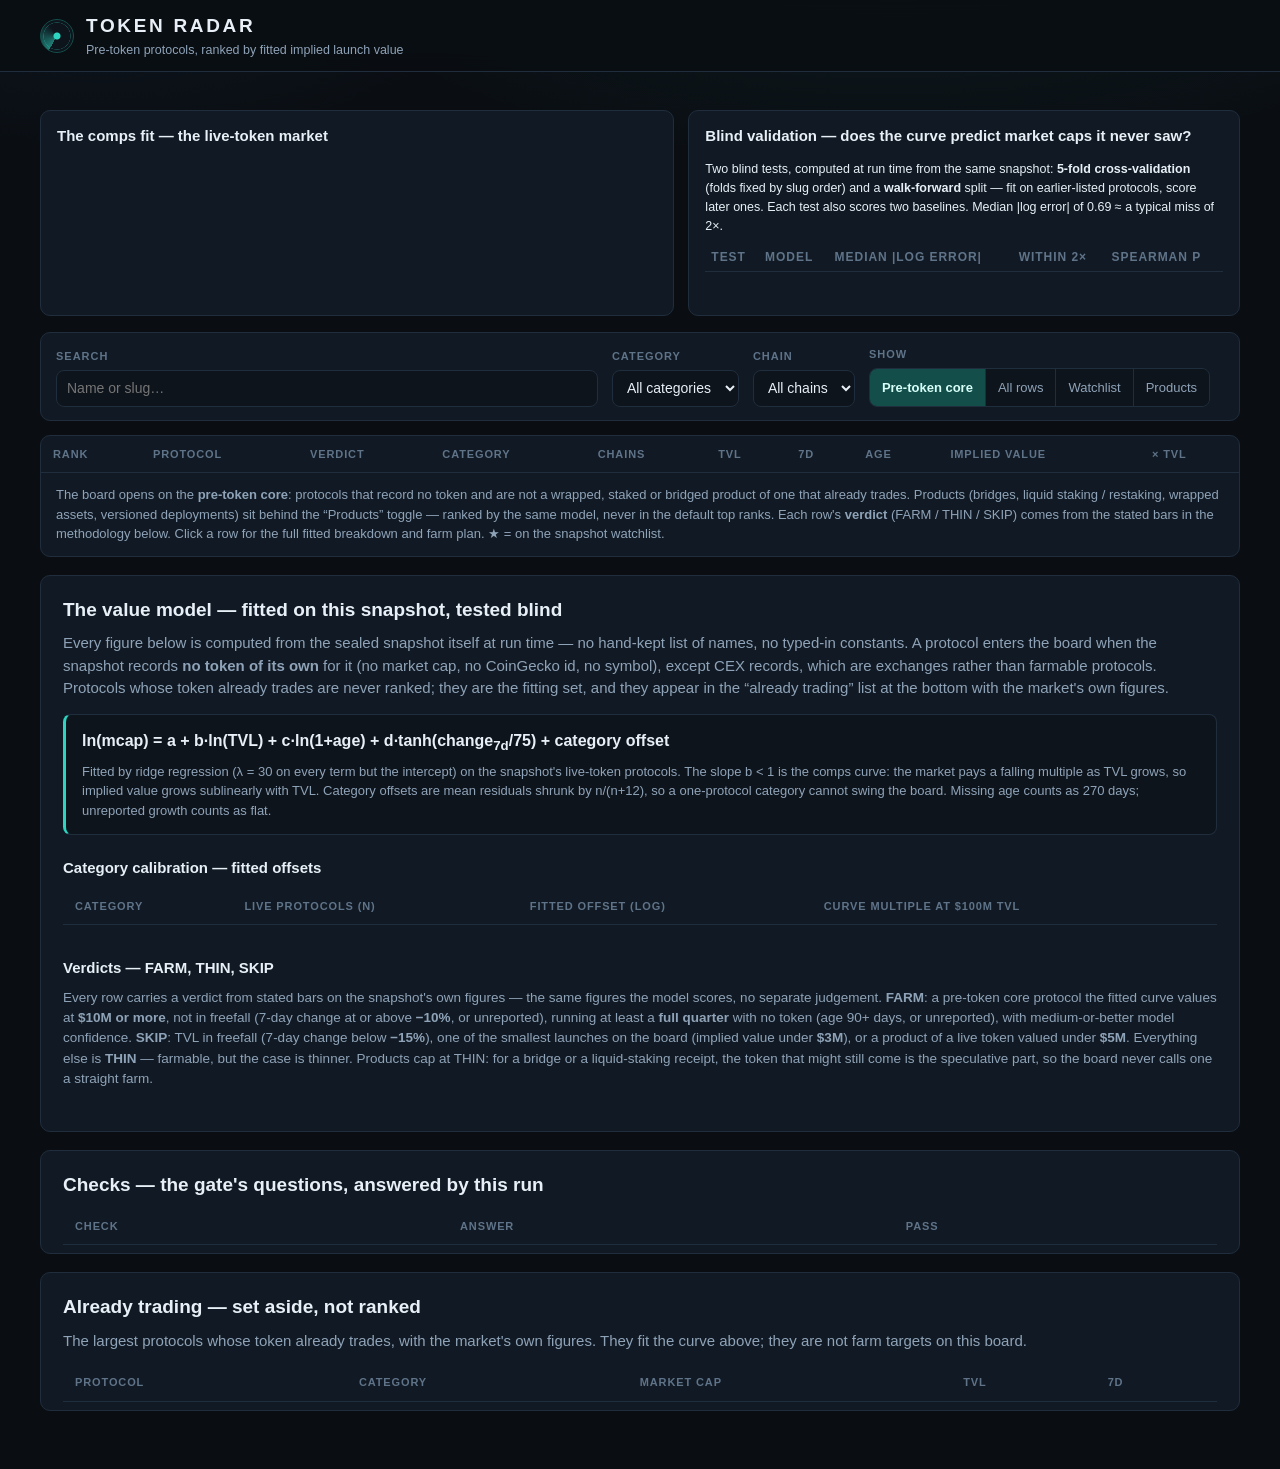
==== commit b4983715: "Update dashboard files for latest radar build" ====
--- a/dashboard/index.html
+++ b/dashboard/index.html
@@ -3,8 +3,8 @@
 <head>
 <meta charset="utf-8">
 <meta name="viewport" content="width=device-width, initial-scale=1">
-<title>Token Radar — pre-token protocols ranked by implied value</title>
-<meta name="description" content="A radar for protocols that record no token yet: ranked by an implied value calibrated from the snapshot's own live-token market, each with a concrete farm plan.">
+<title>Token Radar — pre-token protocols ranked by fitted implied value</title>
+<meta name="description" content="A radar for protocols that record no token yet: ranked by an implied value from a comps curve fitted on the snapshot's own live-token market and tested blind, each with a concrete farm plan.">
 <link rel="stylesheet" href="app.css">
 </head>
 <body>
@@ -16,7 +16,7 @@
       <span class="brand-mark" aria-hidden="true"></span>
       <div>
         <p class="brand-name">TOKEN RADAR</p>
-        <p class="brand-sub">Pre-token protocols, ranked by implied launch value</p>
+        <p class="brand-sub">Pre-token protocols, ranked by fitted implied launch value</p>
       </div>
     </div>
     <div class="topbar-meta" id="topbar-meta"></div>
@@ -25,6 +25,25 @@
 
 <main class="wrap">
   <section class="stats" id="stats" aria-label="Radar summary"></section>
+
+  <section class="model-band" aria-label="Comps fit and blind validation">
+    <div class="band-card">
+      <h2>The comps fit — the live-token market</h2>
+      <div id="scatter" role="img" aria-label="Log-log scatter of market cap against TVL for the live-token protocols the curve was fitted on, with the fitted curve drawn through them"></div>
+      <p class="band-note" id="scatter-note"></p>
+    </div>
+    <div class="band-card">
+      <h2>Blind validation — does the curve predict market caps it never saw?</h2>
+      <p class="method-sub">Two blind tests, computed at run time from the same snapshot: <strong>5-fold cross-validation</strong> (folds fixed by slug order) and a <strong>walk-forward</strong> split — fit on earlier-listed protocols, score later ones. Each test also scores two baselines. Median |log error| of 0.69 ≈ a typical miss of 2×.</p>
+      <div class="table-scroll">
+        <table class="cal">
+          <thead><tr><th>Test</th><th>Model</th><th class="num">Median |log error|</th><th class="num">Within 2×</th><th class="num">Spearman ρ</th></tr></thead>
+          <tbody id="val-rows"></tbody>
+        </table>
+      </div>
+      <p class="method-note" id="val-note"></p>
+    </div>
+  </section>
 
   <section class="controls" aria-label="Board controls">
     <label class="ctl ctl-search">
@@ -42,8 +61,8 @@
     <div class="ctl ctl-kind" role="group" aria-label="Row kind">
       <span>Show</span>
       <div class="seg" id="kind-seg">
-        <button type="button" data-kind="" class="on">All rows</button>
-        <button type="button" data-kind="pre-token">Pre-token core</button>
+        <button type="button" data-kind="pre-token" class="on">Pre-token core</button>
+        <button type="button" data-kind="">All rows</button>
         <button type="button" data-kind="watchlist">Watchlist</button>
         <button type="button" data-kind="product">Products</button>
       </div>
@@ -58,6 +77,7 @@
           <tr>
             <th class="num"><button type="button" class="sort" data-sort="rank">Rank</button></th>
             <th><button type="button" class="sort" data-sort="name">Protocol</button></th>
+            <th>Verdict</th>
             <th>Category</th>
             <th>Chains</th>
             <th class="num"><button type="button" class="sort" data-sort="tvl_usd">TVL</button></th>
@@ -70,32 +90,45 @@
         <tbody id="rows"></tbody>
       </table>
     </div>
-    <p class="board-note">Click a row for the full model breakdown and farm plan. ★ = on the snapshot watchlist (TVL at or above the floor, no token recorded). “Product” rows are bridges and liquid-staking / restaking / wrapped products of a token that already trades — ranked for their own possible governance token, badged so you can filter them out.</p>
+    <p class="board-note">The board opens on the <strong>pre-token core</strong>: protocols that record no token and are not a wrapped, staked or bridged product of one that already trades. Products (bridges, liquid staking / restaking, wrapped assets, versioned deployments) sit behind the “Products” toggle — ranked by the same model, never in the default top ranks. Each row's <strong>verdict</strong> (FARM / THIN / SKIP) comes from the stated bars in the methodology below. Click a row for the full fitted breakdown and farm plan. ★ = on the snapshot watchlist.</p>
   </section>
 
-  <section class="method" aria-label="Methodology">
-    <h2>How the implied value is computed</h2>
-    <p>Every figure below comes from the sealed snapshot itself — no hand-kept list of names. A protocol enters the board when the snapshot records <strong>no token of its own</strong> for it (no market cap, no CoinGecko id, no symbol), except CEX records, which are exchanges rather than farmable protocols. Protocols whose token already trades are never ranked; they appear in the “already trading” list at the bottom with the market's own figures, and they are the calibration set for the model.</p>
-    <div class="formula" role="img" aria-label="Implied value equals TVL times category multiple times momentum times maturity times breadth">
-      <span class="f-main">implied = TVL × multiple × momentum × maturity × breadth</span>
-      <span class="f-sub">multiple = (n · median<sub>cat</sub> + 4 · median<sub>all</sub>) / (n + 4), clamped to [0.02, 2.5] — the median market-cap-to-TVL ratio of the category's live-token protocols, shrunk toward the snapshot-wide median by sample size n</span>
-      <span class="f-sub">momentum = 1 + 0.5 · tanh(change<sub>7d</sub> / 75) — damped, so a one-week spike cannot dominate; unreported growth counts as flat</span>
-      <span class="f-sub">maturity = 0.60 + 0.40 · ln(1 + age) / ln(1 + 1460) — time running with no token, saturating; unknown age counts as 270 days</span>
-      <span class="f-sub">breadth = 1 + 0.025 · min(chains − 1, 10) — a small premium per extra chain</span>
+  <section class="method" aria-label="Methodology and validation">
+    <h2>The value model — fitted on this snapshot, tested blind</h2>
+    <p>Every figure below is computed from the sealed snapshot itself at run time — no hand-kept list of names, no typed-in constants. A protocol enters the board when the snapshot records <strong>no token of its own</strong> for it (no market cap, no CoinGecko id, no symbol), except CEX records, which are exchanges rather than farmable protocols. Protocols whose token already trades are never ranked; they are the fitting set, and they appear in the “already trading” list at the bottom with the market's own figures.</p>
+    <div class="formula" role="img" aria-label="Log of market cap equals a plus b times log of TVL plus c times log of one plus age plus d times tanh of seven day growth over 75, plus a shrunk category offset">
+      <span class="f-main" id="formula-main">ln(mcap) = a + b·ln(TVL) + c·ln(1+age) + d·tanh(change<sub>7d</sub>/75) + category offset</span>
+      <span class="f-sub" id="formula-fit"></span>
+      <span class="f-sub">Fitted by ridge regression (λ = 30 on every term but the intercept) on the snapshot's live-token protocols. The slope b &lt; 1 is the comps curve: the market pays a falling multiple as TVL grows, so implied value grows sublinearly with TVL. Category offsets are mean residuals shrunk by n/(n+12), so a one-protocol category cannot swing the board. Missing age counts as 270 days; unreported growth counts as flat.</span>
     </div>
-    <h3>Category calibration — what the market pays per $1 of TVL</h3>
+
+    <h3>Category calibration — fitted offsets</h3>
     <div class="table-scroll">
       <table class="cal">
-        <thead><tr><th>Category</th><th class="num">Live protocols (n)</th><th class="num">Raw median ×TVL</th><th class="num">Shrunk multiple used</th></tr></thead>
+        <thead><tr><th>Category</th><th class="num">Live protocols (n)</th><th class="num">Fitted offset (log)</th><th class="num">Curve multiple at $100M TVL</th></tr></thead>
         <tbody id="cal-rows"></tbody>
       </table>
     </div>
     <p class="method-note" id="method-note"></p>
+
+    <h3>Verdicts — FARM, THIN, SKIP</h3>
+    <p class="method-sub">Every row carries a verdict from stated bars on the snapshot's own figures — the same figures the model scores, no separate judgement. <strong>FARM</strong>: a pre-token core protocol the fitted curve values at <strong>$10M or more</strong>, not in freefall (7-day change at or above <strong>−10%</strong>, or unreported), running at least a <strong>full quarter</strong> with no token (age 90+ days, or unreported), with medium-or-better model confidence. <strong>SKIP</strong>: TVL in freefall (7-day change below <strong>−15%</strong>), one of the smallest launches on the board (implied value under <strong>$3M</strong>), or a product of a live token valued under <strong>$5M</strong>. Everything else is <strong>THIN</strong> — farmable, but the case is thinner. Products cap at THIN: for a bridge or a liquid-staking receipt, the token that might still come is the speculative part, so the board never calls one a straight farm.</p>
+    <p class="method-note" id="verdict-note"></p>
+  </section>
+
+  <section class="checks" aria-label="Gate checks">
+    <h2>Checks — the gate's questions, answered by this run</h2>
+    <div class="table-scroll">
+      <table class="cal">
+        <thead><tr><th>Check</th><th>Answer</th><th class="num">Pass</th></tr></thead>
+        <tbody id="check-rows"></tbody>
+      </table>
+    </div>
   </section>
 
   <section class="live" aria-label="Already trading">
     <h2>Already trading — set aside, not ranked</h2>
-    <p class="live-sub">The largest protocols whose token already trades, with the market's own figures. They calibrate the multiples above; they are not farm targets on this board.</p>
+    <p class="live-sub">The largest protocols whose token already trades, with the market's own figures. They fit the curve above; they are not farm targets on this board.</p>
     <div class="table-scroll">
       <table class="live-table">
         <thead><tr><th>Protocol</th><th>Category</th><th class="num">Market cap</th><th class="num">TVL</th><th class="num">7d</th></tr></thead>
--- a/dashboard/app.css
+++ b/dashboard/app.css
@@ -82,7 +82,24 @@
 .stat .k { color: var(--faint); font-size: 11px; font-weight: 700; letter-spacing: 0.09em; text-transform: uppercase; }
 .stat .v { font-size: 23px; font-weight: 750; margin-top: 3px; font-variant-numeric: tabular-nums; }
 .stat .s { color: var(--muted); font-size: 12px; margin-top: 1px; }
-.stat .v .unit { font-size: 13px; color: var(--muted); font-weight: 600; }
+
+/* ---------- model band: comps scatter + blind validation ---------- */
+.model-band { display: grid; grid-template-columns: 1.15fr 1fr; gap: 14px; margin-bottom: 16px; }
+.band-card {
+  background: var(--panel); border: 1px solid var(--line); border-radius: var(--radius);
+  padding: 14px 16px 8px; overflow: hidden;
+}
+.band-card h2 { margin: 0 0 6px; font-size: 15px; }
+.band-card .method-sub { font-size: 12.5px; margin-bottom: 8px; }
+.band-card .cal th, .band-card .cal td { padding: 5px 6px; font-size: 12px; }
+.band-card .cal td:first-child, .band-card .cal td:nth-child(2) { white-space: nowrap; }
+.band-note { color: var(--faint); font-size: 12.5px; margin: 8px 0 6px; }
+.scatter-svg { display: block; width: 100%; height: auto; }
+.sc-grid { stroke: var(--line-soft); stroke-width: 1; }
+.sc-dot { fill: var(--accent); opacity: 0.5; }
+.sc-curve { stroke: var(--blue); stroke-width: 2; }
+.sc-tick { fill: var(--faint); font-size: 10.5px; font-variant-numeric: tabular-nums; }
+.sc-axis { fill: var(--muted); font-size: 11px; font-weight: 600; letter-spacing: 0.04em; }
 
 /* ---------- controls ---------- */
 .controls {
@@ -109,7 +126,7 @@
 .ctl-count { margin: 0 0 8px auto; color: var(--muted); font-size: 13px; font-variant-numeric: tabular-nums; }
 
 /* ---------- board table ---------- */
-.board-card, .method, .live {
+.board-card, .method, .checks, .live {
   background: var(--panel); border: 1px solid var(--line); border-radius: var(--radius);
   margin-bottom: 18px; overflow: hidden;
 }
@@ -118,31 +135,31 @@
 .board th, .cal th, .live-table th {
   color: var(--faint); font-size: 11px; font-weight: 700; letter-spacing: 0.08em; text-transform: uppercase;
   text-align: left; padding: 10px 12px; border-bottom: 1px solid var(--line); white-space: nowrap;
-  background: var(--bg-2);
 }
 .board td, .cal td, .live-table td { padding: 9px 12px; border-bottom: 1px solid var(--line-soft); vertical-align: middle; }
 .board tbody tr { cursor: pointer; }
-.board tbody tr:hover { background: rgba(45, 212, 191, 0.05); }
-.board tbody tr:focus-visible { outline: 2px solid var(--accent); outline-offset: -2px; }
-.sort { background: none; border: 0; color: inherit; font: inherit; cursor: pointer; padding: 0; letter-spacing: inherit; text-transform: inherit; }
-.sort:hover { color: var(--text); }
-.sort .dir { color: var(--accent); font-size: 10px; margin-left: 3px; }
-.rank { font-weight: 750; color: var(--muted); }
-tr.top3 .rank { color: var(--accent); }
-tr.top3 td:first-child { box-shadow: inset 3px 0 0 var(--accent); }
-.seg button:focus-visible, .sort:focus-visible, .drawer-close:focus-visible {
-  outline: 2px solid var(--accent); outline-offset: -2px;
-}
-.pname { font-weight: 650; }
+.board tbody tr:hover, .board tbody tr:focus { background: var(--panel-2); outline: none; }
+.board tr.top3 td.rank { color: var(--accent); }
+.sort { background: none; border: 0; color: inherit; font: inherit; cursor: pointer; padding: 0; text-transform: inherit; letter-spacing: inherit; }
+.sort .dir { color: var(--accent); margin-left: 4px; }
+td.rank { font-weight: 700; color: var(--muted); }
+.pname { font-weight: 600; }
+.star { color: var(--gold); margin-right: 5px; }
 .pslug { color: var(--faint); font-size: 12px; }
-.star { color: var(--gold); margin-right: 5px; }
 .badge {
-  display: inline-block; border-radius: 999px; padding: 1px 8px; font-size: 11px; font-weight: 650;
-  border: 1px solid var(--line); color: var(--muted); margin-left: 7px; vertical-align: 1px; white-space: nowrap;
-}
-.badge.product { color: #fbbf24; border-color: rgba(234, 179, 8, 0.4); background: rgba(234, 179, 8, 0.08); }
-.badge.conf-high { color: var(--green); border-color: rgba(74, 222, 128, 0.35); }
+  display: inline-block; border: 1px solid var(--line); border-radius: 999px; padding: 1px 8px;
+  font-size: 11px; color: var(--muted); margin-left: 7px; vertical-align: 1px; white-space: nowrap;
+}
+.badge.product { color: #f0abfc; border-color: rgba(240, 171, 252, 0.35); }
+.badge.conf-high { color: var(--accent); border-color: var(--accent-dim); }
 .badge.conf-low { color: var(--faint); }
+.pill {
+  display: inline-block; border-radius: 999px; padding: 2px 10px; font-size: 11px; font-weight: 700;
+  letter-spacing: 0.06em; white-space: nowrap; border: 1px solid transparent;
+}
+.pill-farm { color: #052e2b; background: var(--accent); border-color: var(--accent); }
+.pill-thin { color: var(--gold); background: rgba(234, 179, 8, 0.1); border-color: rgba(234, 179, 8, 0.4); }
+.pill-skip { color: var(--red); background: rgba(248, 113, 113, 0.08); border-color: rgba(248, 113, 113, 0.35); }
 .chain-chips { display: flex; gap: 4px; flex-wrap: wrap; }
 .chain-chips span {
   background: var(--bg-2); border: 1px solid var(--line-soft); border-radius: 6px;
@@ -151,86 +168,79 @@
 .up { color: var(--green); }
 .down { color: var(--red); }
 .flat { color: var(--faint); }
-.implied-cell { min-width: 150px; }
-.implied-bar { height: 5px; border-radius: 3px; background: var(--bg-2); margin-top: 5px; overflow: hidden; }
-.implied-bar i { display: block; height: 100%; background: linear-gradient(90deg, var(--accent-dim), var(--accent)); border-radius: 3px; }
 .implied-val { font-weight: 700; }
-.board-note { color: var(--muted); font-size: 12.5px; padding: 12px 15px; margin: 0; border-top: 1px solid var(--line-soft); }
-.empty-row td { text-align: center; color: var(--muted); padding: 28px 12px; }
-
-/* ---------- methodology ---------- */
-.method, .live { padding: 20px 22px; }
-.method h2, .live h2 { margin: 0 0 8px; font-size: 19px; letter-spacing: 0.01em; }
-.method h3 { margin: 20px 0 8px; font-size: 14px; color: var(--accent); letter-spacing: 0.04em; text-transform: uppercase; }
-.method p, .live-sub { color: var(--muted); max-width: 92ch; }
-.method p strong { color: var(--text); }
+.implied-bar { height: 4px; background: var(--line-soft); border-radius: 2px; margin-top: 5px; min-width: 90px; }
+.implied-bar i { display: block; height: 100%; background: linear-gradient(90deg, var(--accent-dim), var(--accent)); border-radius: 2px; }
+.board-note { color: var(--muted); font-size: 13px; padding: 12px 15px; margin: 0; }
+.empty-row td { color: var(--muted); text-align: center; padding: 26px 12px; }
+
+/* ---------- methodology / validation / checks ---------- */
+.method, .checks, .live { padding: 20px 22px 8px; }
+.method h2, .checks h2, .live h2 { margin: 0 0 8px; font-size: 19px; }
+.method h3 { margin: 22px 0 8px; font-size: 15px; }
+.method p, .live-sub { color: var(--muted); margin: 0 0 12px; }
+.method-sub { font-size: 13.5px; }
 .formula {
   background: var(--bg-2); border: 1px solid var(--line); border-left: 3px solid var(--accent);
-  border-radius: 8px; padding: 14px 16px; margin: 14px 0; display: flex; flex-direction: column; gap: 6px;
-}
-.f-main { font-size: 17px; font-weight: 750; letter-spacing: 0.01em; }
-.f-sub { color: var(--muted); font-size: 13px; }
-.method-note { font-size: 13px; }
-
-/* ---------- drawer ---------- */
-.overlay { position: fixed; inset: 0; background: rgba(4, 8, 12, 0.62); z-index: 45; }
+  border-radius: 8px; padding: 14px 16px; margin: 14px 0 6px;
+}
+.f-main { display: block; font-size: 16px; font-weight: 700; font-variant-numeric: tabular-nums; }
+.f-sub { display: block; color: var(--muted); font-size: 13px; margin-top: 6px; }
+.f-sub strong { color: var(--text); }
+.cal td:first-child { font-weight: 600; }
+.cal tr.best td { color: var(--text); }
+.cal tr.best td:first-child { color: var(--accent); }
+.method-note { color: var(--faint); font-size: 12.5px; padding-bottom: 10px; }
+.pass { color: var(--green); font-weight: 700; }
+.fail { color: var(--red); font-weight: 700; }
+
+/* ---------- footer ---------- */
+.foot { color: var(--faint); font-size: 12.5px; padding: 6px 2px 34px; }
+.loading { color: var(--muted); padding: 20px; }
+
+/* ---------- detail drawer ---------- */
+.overlay { position: fixed; inset: 0; background: rgba(4, 8, 12, 0.62); z-index: 50; }
 .drawer {
-  position: fixed; top: 0; right: 0; height: 100dvh; width: min(560px, 94vw); z-index: 46;
-  background: var(--bg-2); border-left: 1px solid var(--line); box-shadow: var(--shadow);
-  overflow-y: auto; padding: 22px 24px 30px;
+  position: fixed; top: 0; right: 0; bottom: 0; width: min(560px, 94vw); z-index: 55;
+  background: var(--panel); border-left: 1px solid var(--line); box-shadow: var(--shadow);
+  padding: 22px 24px 34px; overflow-y: auto;
 }
 .drawer-close {
-  position: sticky; top: 0; float: right; background: var(--panel-2); color: var(--text);
-  border: 1px solid var(--line); border-radius: 8px; width: 34px; height: 34px; font-size: 19px; cursor: pointer;
-}
-.drawer h2 { margin: 2px 0 2px; font-size: 24px; }
-.drawer .d-slug { color: var(--faint); font-size: 13px; margin: 0 0 10px; }
-.d-badges { margin-bottom: 14px; display: flex; gap: 6px; flex-wrap: wrap; }
+  position: absolute; top: 10px; right: 12px; background: var(--bg-2); color: var(--text);
+  border: 1px solid var(--line); border-radius: 8px; width: 34px; height: 34px; font-size: 18px; cursor: pointer;
+}
+.drawer h2 { margin: 0 40px 2px 0; font-size: 22px; }
+.d-slug { color: var(--faint); margin: 0 0 12px; font-size: 13px; }
+.d-badges { display: flex; gap: 6px; flex-wrap: wrap; margin-bottom: 16px; }
 .d-badges .badge { margin-left: 0; }
 .d-implied {
-  background: linear-gradient(180deg, var(--panel-2), var(--panel)); border: 1px solid var(--line);
-  border-radius: var(--radius); padding: 14px 16px; margin-bottom: 16px;
+  background: linear-gradient(180deg, var(--panel-2), var(--bg-2)); border: 1px solid var(--line);
+  border-radius: var(--radius); padding: 14px 16px; margin-bottom: 18px;
 }
 .d-implied .k { color: var(--faint); font-size: 11px; font-weight: 700; letter-spacing: 0.09em; text-transform: uppercase; }
-.d-implied .v { font-size: 30px; font-weight: 800; font-variant-numeric: tabular-nums; }
-.d-implied .s { color: var(--muted); font-size: 12.5px; }
-.drawer h3 { margin: 20px 0 8px; font-size: 13px; color: var(--accent); letter-spacing: 0.07em; text-transform: uppercase; }
-.breakdown { width: 100%; }
+.d-implied .v { font-size: 30px; font-weight: 800; color: var(--accent); font-variant-numeric: tabular-nums; }
+.d-implied .s { color: var(--muted); font-size: 13px; }
+.drawer h3 { margin: 20px 0 8px; font-size: 15px; }
+.breakdown { width: 100%; border-collapse: collapse; }
 .breakdown td { padding: 7px 10px; border-bottom: 1px solid var(--line-soft); }
-.breakdown td:first-child { color: var(--muted); }
-.breakdown .src { color: var(--faint); font-size: 12px; display: block; }
-.breakdown tr.total td { border-top: 2px solid var(--line); border-bottom: 0; font-weight: 750; }
-.plan { list-style: none; margin: 0; padding: 0; counter-reset: step; }
-.plan li {
-  position: relative; padding: 11px 12px 11px 46px; margin-bottom: 8px;
-  background: var(--panel); border: 1px solid var(--line-soft); border-radius: 8px;
-}
-.plan li::before {
-  counter-increment: step; content: counter(step);
-  position: absolute; left: 12px; top: 11px; width: 24px; height: 24px; border-radius: 50%;
-  background: var(--accent-dim); color: #d7fff8; font-size: 12.5px; font-weight: 750;
-  display: flex; align-items: center; justify-content: center;
-}
-.plan .p-text { margin: 0; }
-.plan .p-meta { display: flex; gap: 6px; flex-wrap: wrap; margin-top: 7px; }
-.plan .p-meta span {
-  font-size: 11.5px; border: 1px solid var(--line); border-radius: 999px; padding: 2px 9px; color: var(--muted);
-  background: var(--bg-2);
-}
-.plan .p-meta b { color: var(--text); font-weight: 650; }
-.d-facts { display: grid; grid-template-columns: 1fr 1fr; gap: 8px 16px; }
-.d-facts div { border-bottom: 1px solid var(--line-soft); padding: 6px 0; }
-.d-facts .k { color: var(--faint); font-size: 11px; font-weight: 700; letter-spacing: 0.07em; text-transform: uppercase; }
-.d-facts .v { font-variant-numeric: tabular-nums; }
-
-.foot { color: var(--faint); font-size: 12.5px; padding: 6px 2px 34px; }
-.loading { color: var(--muted); text-align: center; padding: 40px 0; }
-
-@media (max-width: 980px) {
+.breakdown .src { display: block; color: var(--faint); font-size: 12px; }
+.breakdown tr.total td { border-top: 1px solid var(--line); border-bottom: 0; font-weight: 700; }
+.plan { margin: 0; padding-left: 22px; }
+.plan li { margin-bottom: 12px; }
+.p-text { margin: 0 0 4px; }
+.p-meta { display: flex; gap: 16px; flex-wrap: wrap; color: var(--muted); font-size: 12.5px; }
+.p-meta b { color: var(--faint); font-weight: 700; text-transform: uppercase; font-size: 10.5px; letter-spacing: 0.07em; margin-right: 5px; }
+.d-facts { display: grid; grid-template-columns: 1fr 1fr; gap: 10px 18px; }
+.d-facts .k { color: var(--faint); font-size: 11px; font-weight: 700; letter-spacing: 0.08em; text-transform: uppercase; }
+.d-facts .v { margin-top: 2px; }
+
+@media (max-width: 900px) {
   .stats { grid-template-columns: repeat(3, 1fr); }
-  .topbar-meta { display: none; }
-}
-@media (max-width: 620px) {
+  .model-band { grid-template-columns: 1fr; }
+  .topbar-in { flex-direction: column; align-items: flex-start; }
+  .topbar-meta { justify-content: flex-start; }
+}
+@media (max-width: 560px) {
   .stats { grid-template-columns: repeat(2, 1fr); }
-  .brand-sub { display: none; }
-}
+  .d-facts { grid-template-columns: 1fr; }
+}
